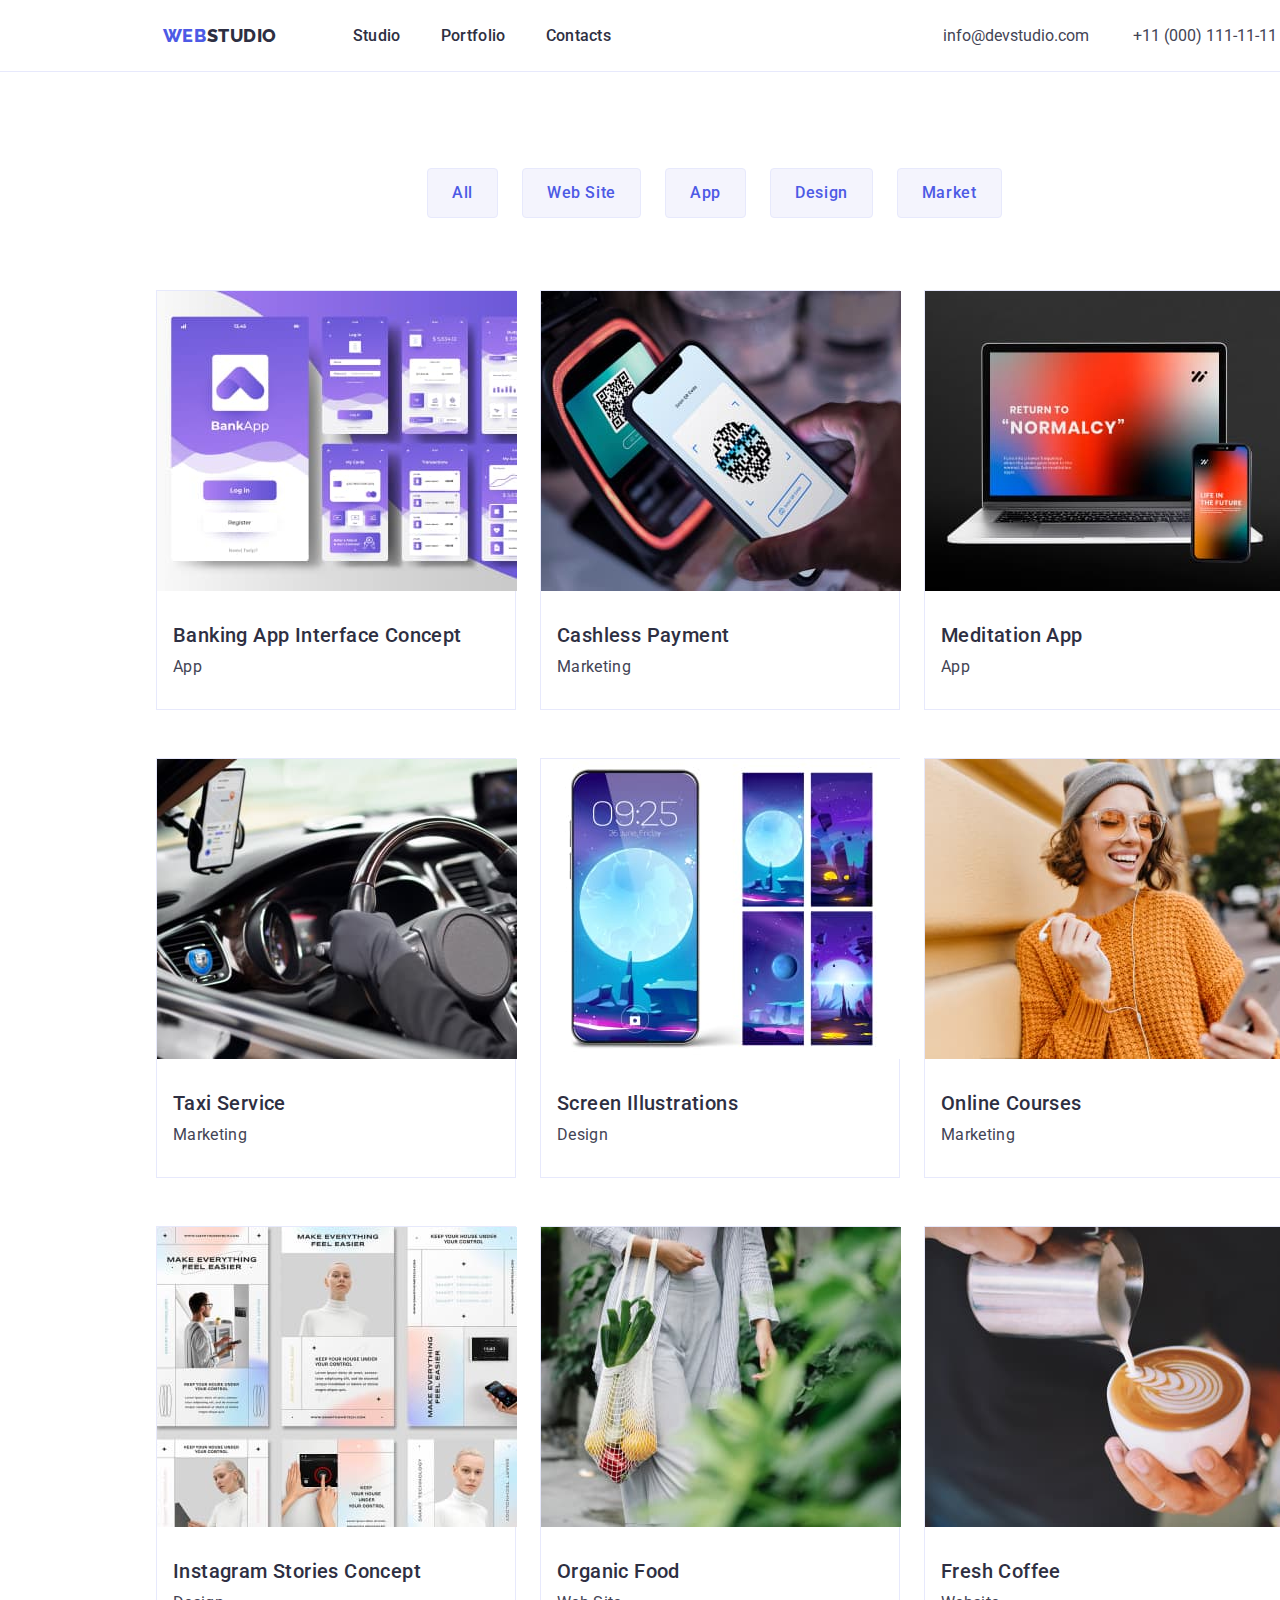
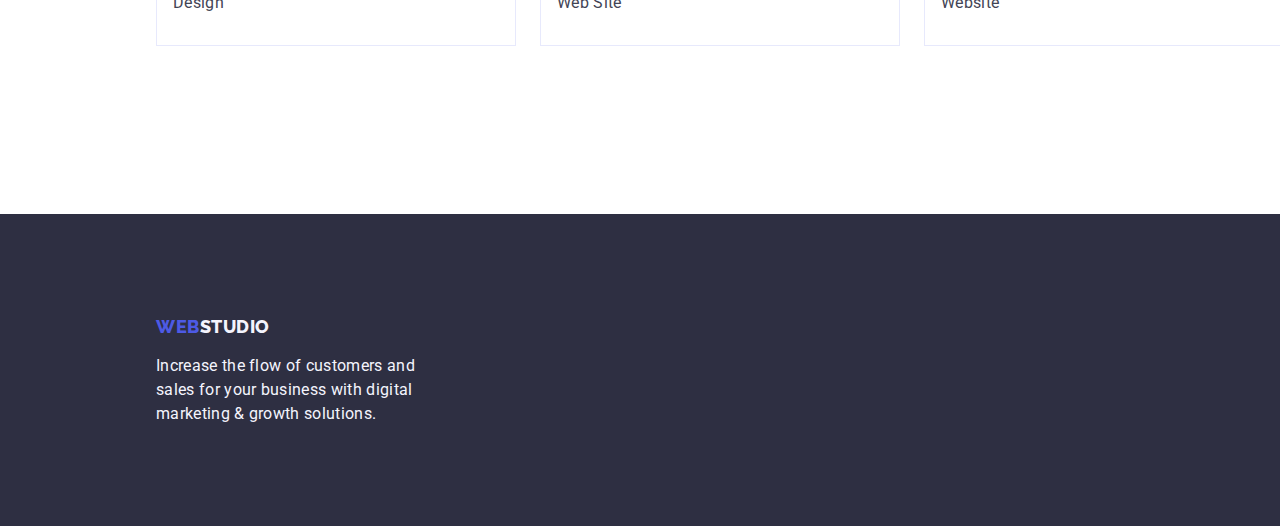
==== portfolio.html @ c8b206b4 "Initial commit" ====
<!DOCTYPE html>
<html lang="en">

<head>
    <meta charset="UTF-8">
    <meta name="viewport" content="width=device-width, initial-scale=1.0">
    <title>Portfolio</title>
    <link rel="stylesheet" href="./css/styles.css">
    <link rel="stylesheet" href="node_modules/modern-normalize/modern-normalize.css">
    <link rel="preconnect" href="https://fonts.googleapis.com">
    <link rel="preconnect" href="https://fonts.gstatic.com" crossorigin>
    <link
        href="https://fonts.googleapis.com/css2?family=Raleway:wght@800&family=Roboto:wght@400;500;700;900&display=swap"
        rel="stylesheet">
</head>

<body>
    <!-- Header -->
    <header class="header">
        <nav class="header-navigation">
            <h4><a class="header-logo" href="webstudio"><span class="logo">WEB</span><span class="studio-navy">STUDIO</span></a></h4>
            <ul class="header-list">
                <li class="header-item"><a class="header-link link" href="studio.html">Studio</a></li>
                <li class="header-item"><a class="header-link link" href="portfolio.html">Portfolio</a></li>
                <li class="header-item"><a class="header-link link" href="contacts.html">Contacts</a></li>
            </ul>
        </nav>
        <!-- Contacts- Info -->
        <div class="contact-info">
            <ul class="header-contacts">
                <li class="contacts"><a class="email" href="email">info@devstudio.com</a></li>
                <li class="contacts"><a class="number" href="number">+11 (000) 111-11-11</a></li>
            </ul>
        </div>
    </header>
    <main class="main-buttons">
        <section class="buttons">
            <button class="btn">All</button>
            <button class="btn">Web Site</button>
            <button class="btn">App</button>
            <button class="btn">Design</button>
            <button class="btn">Market</button>
        </section>
        <section class="project">
            <div class="project-grid">
                <div class="row">
                    <ul class="project-list">
                        <li class="image"><img src="images/Interface.jpg" alt="Banking App Interface Concept" width="360">
                            <div class="project-card">
                                <h3>Banking App Interface Concept</h3>
                                <p>App</p>
                            </div>
                        </li>
                        <li class="image"><img src="images/Cashless.jpg" alt="Cashless Payment" width="360">
                            <div class="project-card">
                                <h3>Cashless Payment</h3>
                                <p>Marketing</p>
                            </div>
                        </li>
                        <li class="image"><img src="images/Meditation.jpg" alt="Meditation App" width="360">
                             <div class="project-card">
                                 <h3>Meditation App</h3>
                                 <p>App</p>
                            </div>
                        </li>
                    </ul>
                </div>
                <div class="row">
                    <ul class="project-list">
                        <li class="image"><img src="images/Taxi.jpg" alt="Taxi Service" width="360">
                            <div class="project-card">
                                <h3>Taxi Service</h3>
                                <p>Marketing</p>
                            </div>
                        </li>
                        <li class="image"><img src="images/Illustrations.jpg" alt="Screen Illustrations" width="360">
                            <div class="project-card">
                                <h3>Screen Illustrations</h3>
                                <p>Design</p>
                            </div>
                        </li>
                        <li class="image"><img src="images/Courses.jpg" alt="Online Courses" width="360">
                            <div class="project-card">
                                <h3>Online Courses</h3>
                                <p>Marketing</p>
                            </div>
                        </li>
                    </ul>
                </div>
                <div class="row">
                    <ul class="project-list">
                        <li class="image"><img src="images/instagram.jpg" alt="Instagram Stories Concept" width="360">
                            <div class="project-card">
                                <h3>Instagram Stories Concept</h3>
                                <p>Design</p>
                            </div>
                        </li>
                        <li class="image"><img src="images/organic.jpg" alt="Organic Food" width="360">
                            <div class="project-card">
                                <h3>Organic Food</h3>
                                <p>Web Site</p>
                            </div>
                        </li>
                        <li class="image"><img src="images/coffee.jpg" alt="Fresh Coffee" width="360">
                            <div class="project-card">
                                <h3>Fresh Coffee</h3>
                                <p>Website</p>
                            </div>
                        </li>
                    </ul>
                </div>
            </div>
        </section>
    </main>
    <footer>
        <div class="footer-content">
            <h4><a class="footer-logo" href="webstudio"><span class="logo">WEB</span><span
                        class="studio-white">STUDIO</span></a></h4>
            <p class="footer">Increase the flow of customers and <br>sales for your business with digital <br>marketing &
                growth solutions.</p>
        </div>
    </footer>
</body>

</html>
---- css/styles.css ----
/* Global style reset */

* {
        margin: 0;
        padding: 0;
        list-style: none;
        box-sizing: border-box;
}

body {
        font-family: "Roboto", sans-serif;
        background-color: rgba(255, 255, 255, 1);  
        margin: 0 auto;
        width: fit-content;
}

/* container */
.container {
        max-width: 1158px;
        margin: 0 auto;
}

/* Remove the underline for href tag */
a {
        text-decoration: none;
}

/* Remove the bullet for <ul> and <li>*/
ul,
li {
        padding: 0;
        margin: 0;
        display: inline;
}

button {
        color: var(--IRIS, #4D5AE5);
        /* Button Text */
        font-family: Roboto;
        font-size: 16px;
        font-style: normal;
        font-weight: 500;
        line-height: 24px;
        /* 150% */
        letter-spacing: 0.64px;
        border-radius: 4px;
        border: 0px;
        padding: 12px 24px;
        border: 1px solid var(--CORNFLOWER, #E7E9FC);
        background: var(--CLOUD, #F4F4FD);    
}

/* Header */
.header {
        display: flex;
        width: 1440px;
        height: 72px;
        justify-content: center;
        align-items: center;
        flex-shrink: 0; 
        border-bottom: 1px solid var(--CORNFLOWER, #E7E9FC);
        background: var(--WHITE, #FFF);
}

/* Navigation */
.header-navigation {
        display: inline-flex;
        align-items: flex-start;
}

/* Logo */
.header-logo {
        display: inline-flex;
        height: 24px;
        align-items: center;
        flex-shrink: 0;
        margin-left: 156px;
        margin-right: 76px;
}

/* Span class logo styles */
.logo {
        color: var(--IRIS, #4D5AE5);
        font-family: Raleway;
        font-size: 18px;
        font-style: normal;
        font-weight: 800;
        line-height: 21px;
        /* 116.667% */
        letter-spacing: 0.54px;
        text-transform: uppercase;
}

.studio-navy {
        color: var(--NAVY-BLUE, #2E2F42);
        font-family: Raleway;
        font-size: 18px;
        font-style: normal;
        font-weight: 800;
        line-height: 21px;
        /* 116.667% */
        letter-spacing: 0.54px;
        text-transform: uppercase;
}

/* Header list */
.header-list {
        display: inline-flex;
        align-items: flex-start;
        gap: 40px;
        margin-right: 332px;
}

.link {
        font-family: Roboto;
        font-size: 16px;
        font-style: normal;
        font-weight: 500;
        line-height: 24px;
        /* 150% */
        letter-spacing: 0.32px;
        color: var(--NAVY-BLUE, #2E2F42)
}
/* End of header List */

/* Contacts Info */
.contact-info {
        display: inline-flex;
        align-items: flex-start;
}

.email {
        /* Body */
        font-family: Roboto;
        font-size: 16px;
        font-style: normal;
        font-weight: 400;
        line-height: 24px;
        /* 150% */
        color: var(--SLATE, #434455);
}

.number {
        /* Body */
        font-family: Roboto;
        font-size: 16px;
        font-style: normal;
        font-weight: 400;
        line-height: 24px;
        /* 150% */
        color: var(--SLATE, #434455);
        margin-left: 40px;
        margin-right: 156px;
}
/* End of Contacts-Info */

/* Hover */
.link:hover {
        color: var(--IRIS, #4D5AE5);
        background-color: transparent;
}

.link:active {
        color: var(--IRIS, #4D5AE5);
        background-color: transparent;
}


.email:hover {
        color: var(--IRIS, #4D5AE5);
        background-color: transparent;
}

.contacts:active{
        color: var(--IRIS, #4D5AE5);
        background-color: transparent;
}

.number:hover {
        color: var(--IRIS, #4D5AE5);
        background-color: transparent;
}

.number:active {
        color: var(--IRIS, #4D5AE5);
        background-color: transparent;
}
/* End of Hover */
/* End of Header */

/* Hero section */
.hero-section{
        background: var(--NAVY-BLUE, #2E2F42);
        width: 1440px;
        height: 600px;
        flex-shrink: 0;
        text-align: center;
        display: inline-flex;
        align-items: flex-start;
        gap: 10px;     
}

h1{
        width: 496px;
        color: var(--WHITE, #FFF);
        text-align: center;
        /* Header 1 */
        font-family: Roboto;
        font-size: 56px;
        font-style: normal;
        font-weight: 700;
        line-height: 60px;
        /* 107.143% */
        letter-spacing: 1.12px;
        margin-left: 472px;
        margin-top: 188px;
        margin-right: 472px; 
}



.hero-btn {
        cursor: pointer;
        border-radius: 4px;
        margin-top: 48px
}

.hero-btn:hover {
        border-radius: 4px;
        box-shadow: 0px 4px 4px 0px rgba(0, 0, 0, 0.15);
        color: var(--WHITE, #FFF);
        background: var(--OCEAN, #404BBF);
}
/* End of hero section */

/* Content section */
.content-list {
        flex-direction: row;
        display: inline-flex;
        align-items: flex-start;
        gap: 24px;
        margin: 120px 156px;
}

.feature {
        display: flex;
        width: 264px;
        flex-direction: column;
        align-items: flex-start;
        gap: 8px;
}

h3 {
        color: var(--NAVY-BLUE, #2E2F42);
        /* Header 3 */
        font-family: Roboto;
        font-size: 20px;
        font-style: normal;
        font-weight: 500;
        line-height: 24px;
        /* 120% */
        letter-spacing: 0.4px;   
        width: 264px;
}

p {
        color: var(--SLATE, #434455);
        /* Body */
        font-family: Roboto;
        font-size: 16px;
        line-height: 24px;
        /* 150% */
        letter-spacing: 0.32px;      
}
/* End of Content section */

/* Works section */
.works {
        margin-bottom: 120px;
        width: 1128px;
        height: 412px;
        flex-shrink: 0;
        background: #FFF;
}

.work-list {
        flex-direction: row;
        display: inline-flex;
        align-items: flex-start;
        gap: 24px;
        margin-left: 156px;
        margin-right: 156px;
        width: 360px;
        height: 300px;
}

/* Header 1 */
.work {
        margin-left: 559px;
        margin-right: 559px;
        margin-bottom: 72px;
        width: 323px;
        height: 40px;
        text-align: center;
}

.h2 {
        color: var(--NAVY-BLUE, #2E2F42);
        text-align: center;
        /* Header 2 */
        font-family: Roboto;
        font-size: 36px;
        font-style: normal;
        font-weight: 700;
        line-height: 40px;
        /* 111.111% */
        letter-spacing: 0.72px;
        text-transform: capitalize;
}
/* End of Works section */

/* Team section */
.teams {
        width: 1440px;
        height: 732px;
        flex-shrink: 0;
        background: var(--CLOUD, #F4F4FD);   
}

/* Header 2 */
.teams h2 {
        margin: 129px 639px 72px;
        width: 162px;
        height: 40px;
        text-align: center;
        display: inline-flex;
}

.team-grid {
        margin-left: 156px;  
        margin-right: 156px;   
}

.team-list {
        display: flex;
        padding-bottom: 0px;
        
        justify-content: center;
        align-items: flex-start;
}

.teams li {
        margin-right: 24px;
        display: inline-flex;
        padding-bottom: 0px;
        flex-direction: column;
        justify-content: center;
        align-items: center;
        gap: 32px;
        border-radius: 0px 0px 4px 4px;
        background: var(--WHITE, #FFF);
        box-shadow: 0px 2px 1px 0px rgba(46, 47, 66, 0.08), 0px 1px 1px 0px rgba(46, 47, 66, 0.16), 0px 1px 6px 0px rgba(46, 47, 66, 0.08);
}


.card {
        display: flex;
        flex-direction: column;
        justify-content: center;
        align-items: center;
        text-align: center;
        gap: 8px;
        width: 232px;
        height: 56px;
        margin-bottom: 32px;               
}
/* End of Team section */

/* Portfolio */
.project {
        margin: 72px 156px 120px;   
}

.buttons {
        gap: 24px;
        margin-left: 427px;
        margin-top: 96px;
        margin-right: 427px;
        display: inline-flex;
        align-items: flex-start;
        text-align: center;
        cursor: pointer;
}

.btn:hover {
        border-radius: 4px;
        box-shadow: 0px 4px 4px 0px rgba(0, 0, 0, 0.15);
        color: var(--WHITE, #FFF);
        background: var(--OCEAN, #404BBF);
}

.project-list {
        display: inline-flex;
        padding-bottom: 0px;
        flex-direction: row;
        justify-content: center;
        align-items: flex-start;
        width: 1128px;
        height: 420px;
        flex-shrink: 0;
        gap: 24px;
        margin-bottom: 48px;
}

.image {
        display: flex;
        width: 360px;
        height: 420px;
        padding-bottom: 0px;
        flex-direction: column;
        align-items: flex-start;
        gap: 32px;
        flex-shrink: 0;
        border: 1px solid var(--CORNFLOWER, #E7E9FC);
        background: var(--WHITE, #FFF);
}

.project-card {
        display: flex;
        padding: 0px 16px;
        flex-direction: column;
        justify-content: center;
        align-items: flex-start;
        gap: 8px;
        align-self: stretch;
        width: 100%;
}

h3 {
        width: 100%;
        max-width: 360px;
}
/* End of Portfolio */

/* Footer */
footer {
        width: 1440px;
        height: 312px;
        flex-shrink: 0;
        background: var(--NAVY-BLUE, #2E2F42);
}

.footer-logo {
        margin-left: 156px;
        margin-top: 100px;
        margin-right: 1169px;
        display: inline-flex;
        align-items: center;
        flex-shrink: 0;
        height: 24px;
}

/* Span class logo styles */
.studio-white {
        color: var(--CLOUD, #F4F4FD);
        font-family: Raleway;
        font-size: 18px;
        font-style: normal;
        font-weight: 800;
        line-height: 21px;
        /* 116.667% */
        letter-spacing: 0.54px;
        text-transform: uppercase;
}

.footer {
        color: var(--CLOUD, #F4F4FD);
        /* Body */
        font-family: Roboto;
        font-size: 16px;
        line-height: 24px;
        /* 150% */
        letter-spacing: 0.32px;
        margin: 16px 1020px 100px 156px;   
}
/* End of Footer */
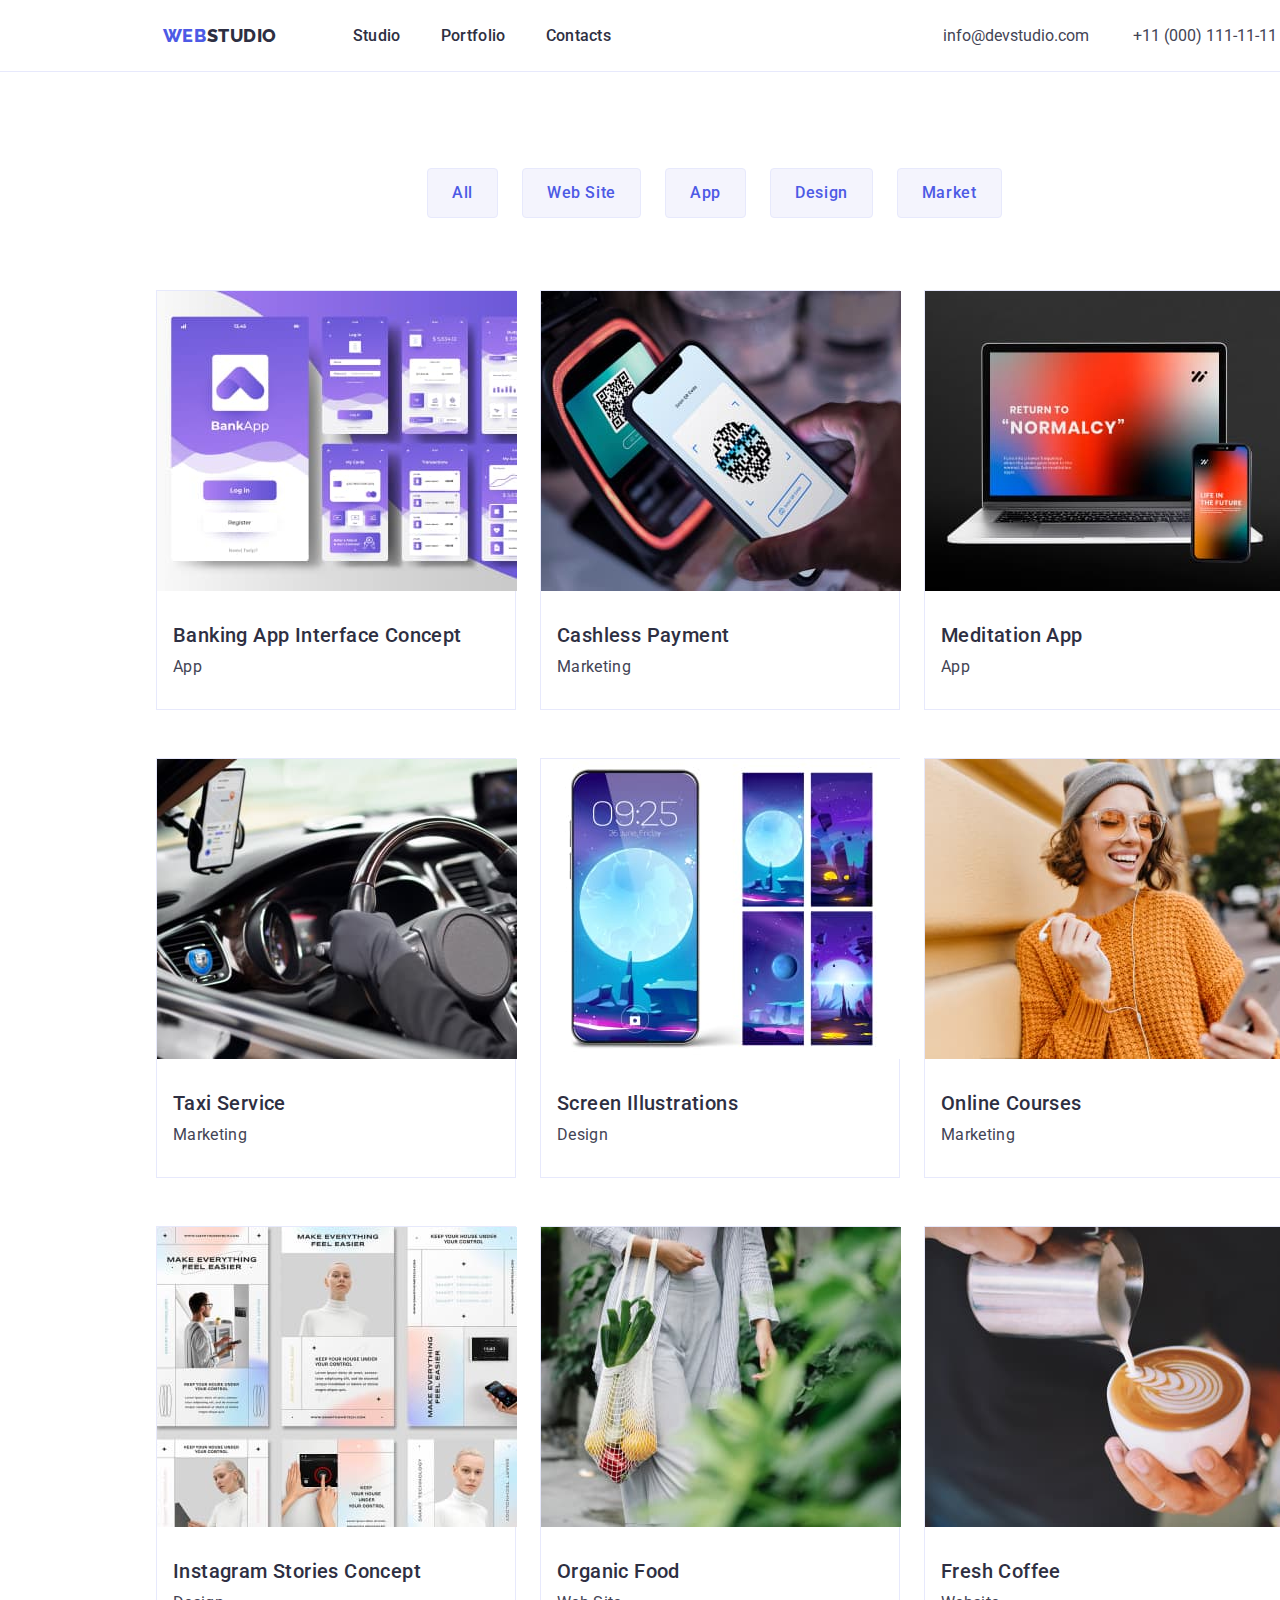
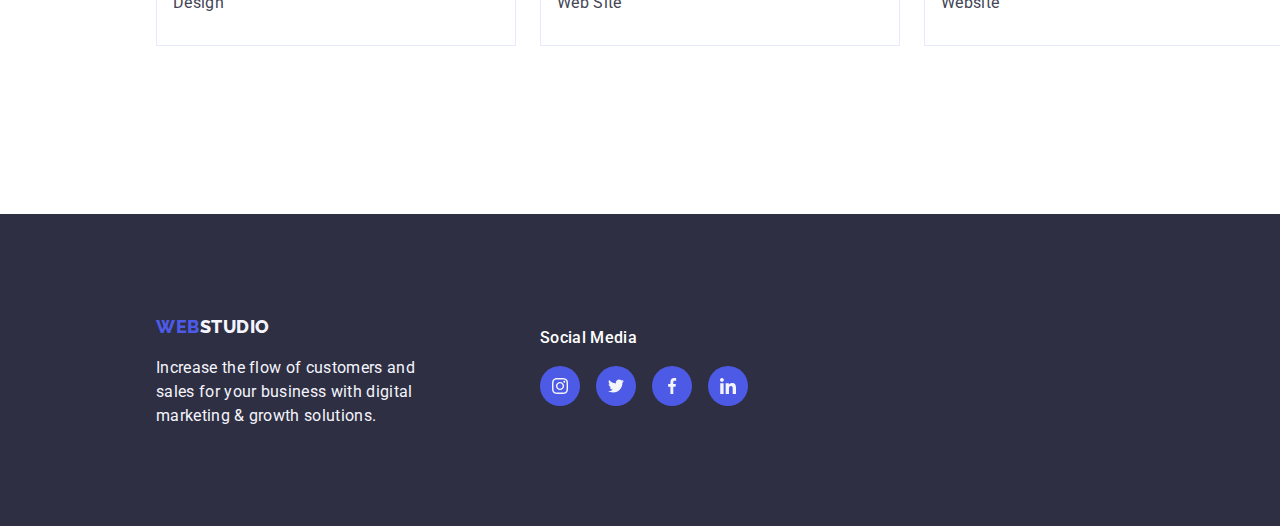
==== commit 7455a1a4: "update css" ====
--- a/portfolio.html
+++ b/portfolio.html
@@ -116,10 +116,37 @@
         <div class="footer-content">
             <h4><a class="footer-logo" href="webstudio"><span class="logo">WEB</span><span
                         class="studio-white">STUDIO</span></a></h4>
-            <p class="footer">Increase the flow of customers and <br>sales for your business with digital <br>marketing &
-                growth solutions.</p>
+            <p class="footer-text">Increase the flow of customers and <br>sales for your business with digital
+                <br>marketing & growth solutions.
+            </p>
+        </div>
+        <div class="footer-social">
+            <div class="social">
+                <h4><a class="social-header">Social Media</a></h4>
+            </div>
+            <div class="footer-links">
+                <a class="socials">
+                    <svg class="socials-icon">
+                        <use href="./images/icons.svg#instagram-2"></use>
+                    </svg>
+                </a>
+                <a class="socials">
+                    <svg class="socials-icon">
+                        <use href="./images/icons.svg#twitter-1"></use>
+                    </svg>
+                </a>
+                <a class="socials">
+                    <svg class="socials-icon">
+                        <use href="./images/icons.svg#facebook-1"></use>
+                    </svg>
+                </a>
+                <a class="socials">
+                    <svg class="socials-icon">
+                        <use href="./images/icons.svg#linkedin-1"></use>
+                    </svg>
+                </a>
+            </div>
         </div>
     </footer>
-</body>
-
-</html>+    </body>
+    </html>--- a/css/styles.css
+++ b/css/styles.css
@@ -9,7 +9,7 @@
 
 body {
         font-family: "Roboto", sans-serif;
-        background-color: rgba(255, 255, 255, 1);  
+        background-color: rgba(wx55, 255, 255, 1);  
         margin: 0 auto;
         width: fit-content;
 }
@@ -190,14 +190,21 @@
 
 /* Hero section */
 .hero-section{
-        background: var(--NAVY-BLUE, #2E2F42);
+        background: url("../images/people-office1.jpg")lightgray 0px -167.766px / 100% 139.922% no-repeat;
         width: 1440px;
         height: 600px;
         flex-shrink: 0;
         text-align: center;
         display: inline-flex;
         align-items: flex-start;
-        gap: 10px;     
+        gap: 10px; 
+}
+
+.main-hero {
+        background: var(--GREY, rgba(46, 47, 66, 0.70));
+        width: 1440px;
+        height: 600px;
+        flex-shrink: 0;
 }
 
 h1{
@@ -217,8 +224,25 @@
         margin-right: 472px; 
 }
 
-
-
+/* Hero icons styling */
+
+.hero-icon {
+        border-radius: 4px;
+        background: var(--CLOUD, #F4F4FD);
+        width: 264px;
+        height: 112px;
+        flex-shrink: 0;
+        padding: 24px 0;
+        text-align: center;
+}
+
+.icons {
+        width: 64px;
+        height: 64px;
+        flex-shrink: 0;
+}
+
+/* Hero Button */
 .hero-btn {
         cursor: pointer;
         border-radius: 4px;
@@ -329,7 +353,7 @@
 
 /* Header 2 */
 .teams h2 {
-        margin: 129px 639px 72px;
+        margin: 120px 639px 72px;
         width: 162px;
         height: 40px;
         text-align: center;
@@ -344,7 +368,6 @@
 .team-list {
         display: flex;
         padding-bottom: 0px;
-        
         justify-content: center;
         align-items: flex-start;
 }
@@ -362,19 +385,88 @@
         box-shadow: 0px 2px 1px 0px rgba(46, 47, 66, 0.08), 0px 1px 1px 0px rgba(46, 47, 66, 0.16), 0px 1px 6px 0px rgba(46, 47, 66, 0.08);
 }
 
-
 .card {
         display: flex;
         flex-direction: column;
         justify-content: center;
         align-items: center;
         text-align: center;
-        gap: 8px;
-        width: 232px;
+        gap: 8px;     
+}
+
+/* Team Icon Styling */
+.team-socials {
+        display: flex;
+        justify-content: center;
+        align-items: center;
+        text-align: center;
+        gap: 24px;
+}
+
+.socials-icon {
+        width: 16px;
+        height: 16px;
+        flex-shrink: 0;
+        fill: var(--CLOUD, #F4F4FD);
+}
+
+.socials {
+       
+        background-color: var(--IRIS, #4D5AE5);
+        border-radius: 50px;
+        width: 40px;
+        height: 40px;
+        display: flex;
+        align-items: center;
+        justify-content: center;
+        margin-bottom: 32px;
+}
+/* End of Team section */
+
+/* Customers Section */
+.customers h2{
+        width: 183px;
+        height: 40px;
+        margin: 120px 628px 72px 629px;
+}
+
+.customers-logo {
+        display: flex;
+        justify-content: center;
+        align-items: center;
+        gap: 24px;
+        margin: 0px 156px 120px;     
+}
+
+.logo-icons {
+        width: 168px;
+        height: 88px;
+        border-radius: 4px;
+        border: 1px solid var(--LIGHT-SLATE, #8E8F99);
+        display: flex;
+        align-items: center;
+        justify-content: center;
+}
+
+.customers-icon {
+        width: 104px;
         height: 56px;
-        margin-bottom: 32px;               
-}
-/* End of Team section */
+        flex-shrink: 0;
+        margin: 16px 32px;
+        fill: var(--LIGHT-SLATE, #8E8F99);
+}
+
+.logo-icons:hover,
+.logo-icons:focus {
+        border-color: var(--IRIS, #4D5AE5);
+}
+
+.logo-icons:hover svg,
+.logo-icons:focus svg {
+        fill: var(--IRIS, #4D5AE5);
+}
+
+/* End of Customers Section */
 
 /* Portfolio */
 .project {
@@ -450,6 +542,12 @@
         background: var(--NAVY-BLUE, #2E2F42);
 }
 
+.footer-content {
+        width: 264px;
+        height: 112px;
+        flex-shrink: 0;
+}
+
 .footer-logo {
         margin-left: 156px;
         margin-top: 100px;
@@ -473,15 +571,58 @@
         text-transform: uppercase;
 }
 
-.footer {
+.footer-text {
         color: var(--CLOUD, #F4F4FD);
         /* Body */
         font-family: Roboto;
         font-size: 16px;
+        font-style: normal;
+        font-weight: 400;
         line-height: 24px;
         /* 150% */
         letter-spacing: 0.32px;
-        margin: 16px 1020px 100px 156px;   
-}
-/* End of Footer */
-
+        width: 264px;
+        height: 112px;
+        margin-left: 156px;
+        margin-top: 17.5px;
+}
+
+.footer-social {
+        width: 208px;
+        height: 80px;
+        flex-shrink: 0;  
+        margin-left: 540px;
+        margin-right: 692px;    
+        margin-bottom: 132px;           
+}
+
+.social {
+        margin-top: 0px;
+        
+} 
+
+.social-header {
+        color: var(--WHITE, #FFF);
+        /* Body Medium */
+        font-family: Roboto;
+        font-size: 16px;
+        font-style: normal;
+        font-weight: 500;
+        line-height: 24px;
+        /* 150% */
+        letter-spacing: 0.32px;
+
+
+}
+
+.footer-links {
+        display: flex;
+        align-items: center; 
+        justify-content: flex-start;
+        align-items: center;
+        gap: 16px;
+        margin-top: 16px;
+}
+        
+
+
